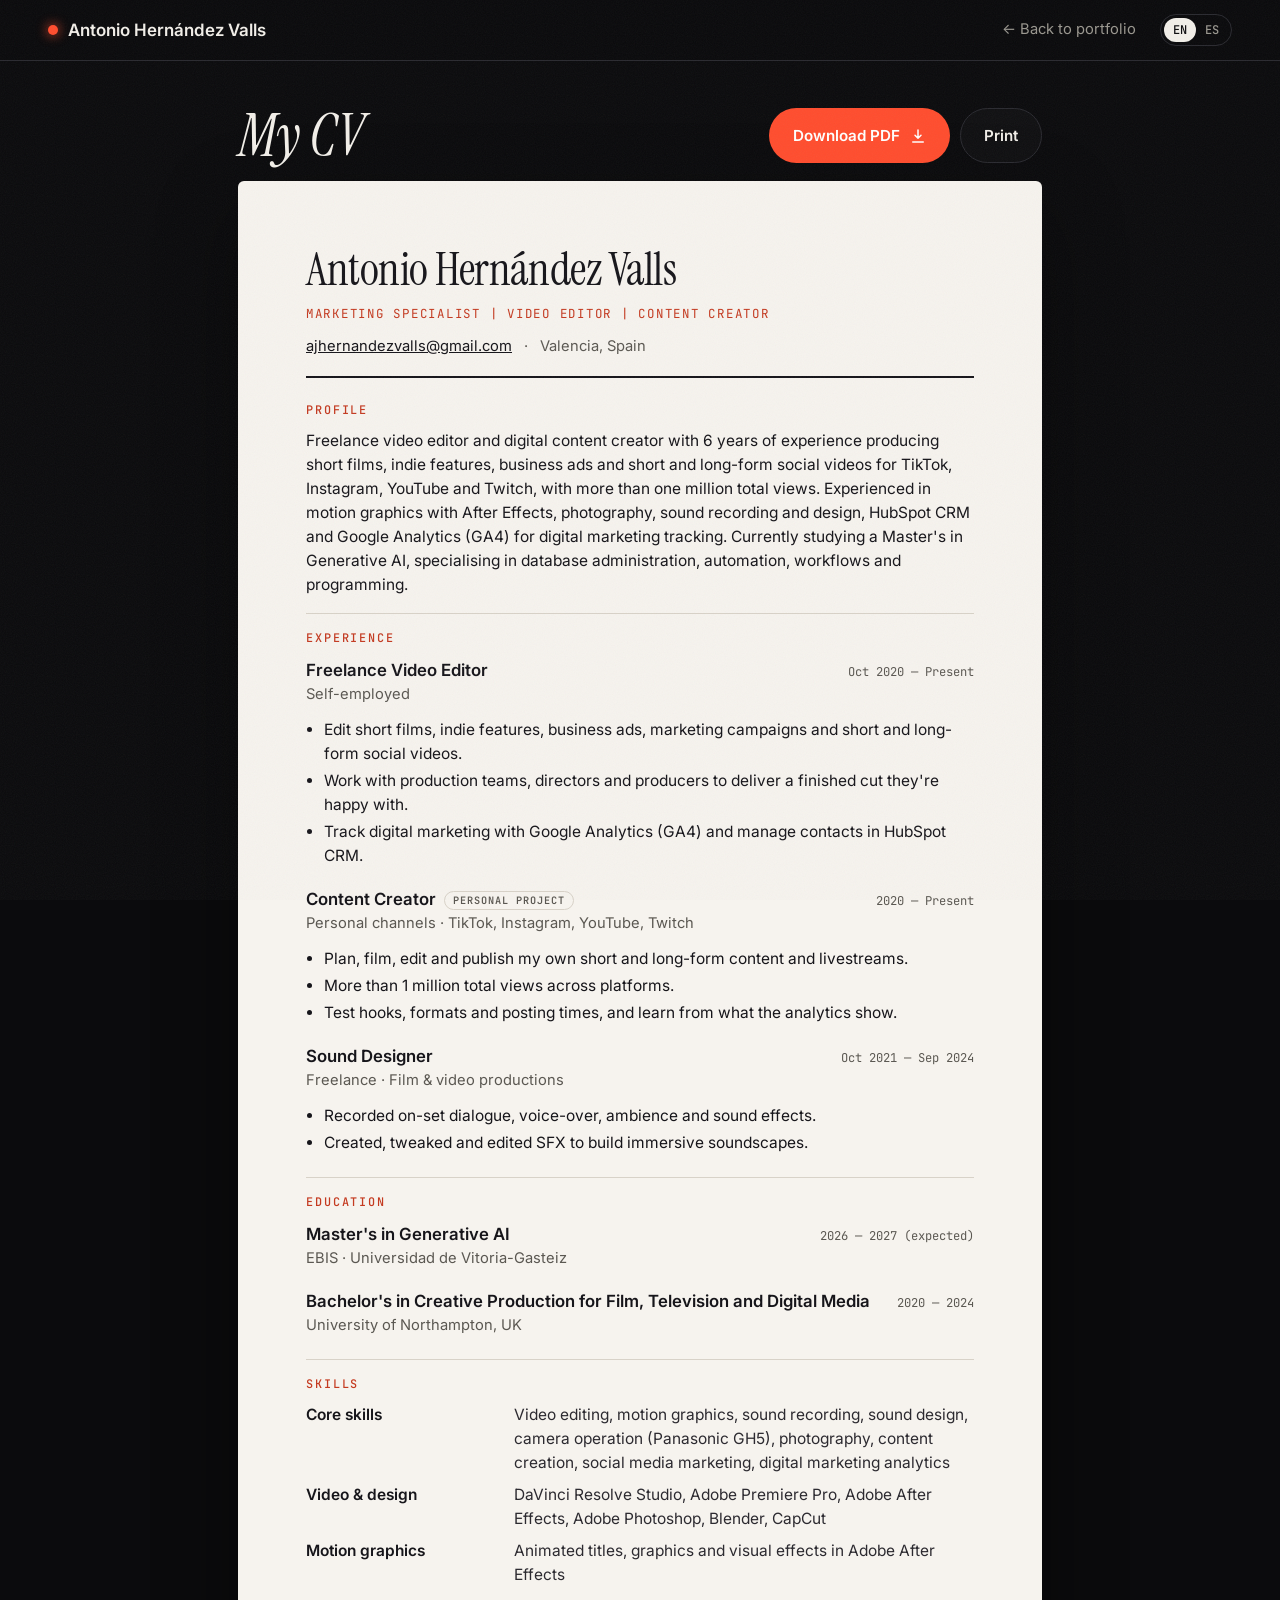
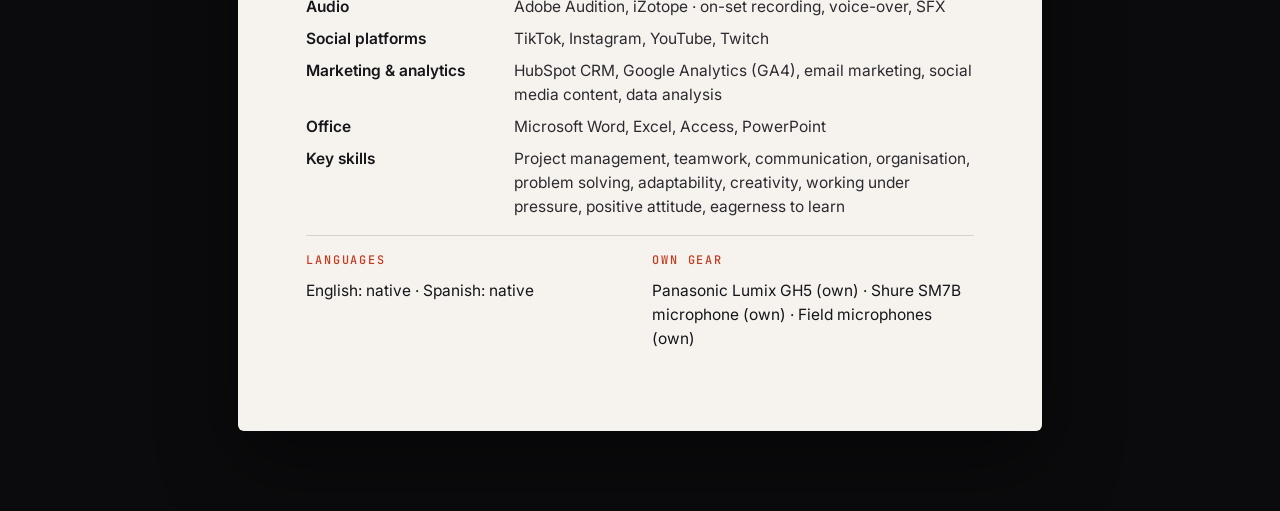
==== cv.html @ 94693af0 "Portfolio site: bilingual EN/ES marketing and video portfolio Static site (no build step): home page" ====
<!doctype html>
<html lang="en">
<head>
  <meta charset="utf-8">
  <meta name="viewport" content="width=device-width, initial-scale=1">
  <title>CV · Antonio Hernández Valls</title>
  <meta name="description" content="CV of Antonio Hernández Valls, marketing specialist and video editor.">
  <link rel="preconnect" href="https://fonts.googleapis.com">
  <link rel="preconnect" href="https://fonts.gstatic.com" crossorigin>
  <link href="https://fonts.googleapis.com/css2?family=Instrument+Serif:ital@0;1&family=Inter:wght@400;500;600;700&family=JetBrains+Mono:wght@400;500&display=swap" rel="stylesheet">
  <link rel="stylesheet" href="css/style.css?v=27">
  <link rel="stylesheet" href="css/cv.css?v=27">
  <link rel="icon" href="data:image/svg+xml,<svg xmlns='http://www.w3.org/2000/svg' viewBox='0 0 32 32'><rect width='32' height='32' rx='6' fill='%230b0b0d'/><circle cx='16' cy='16' r='6' fill='%23ff4d2e'/></svg>">
</head>
<body class="cv-body">
  <header class="nav is-scrolled">
    <div class="nav__inner">
      <a href="index.html" class="brand" id="homeLink">
        <span class="brand__dot" aria-hidden="true"></span>
        <span class="brand__name">Antonio Hernández Valls</span>
      </a>
      <a class="cv-back" id="backLink" href="index.html" data-i18n="cv.back">← Back to portfolio</a>
      <div class="lang" role="group" aria-label="Language">
        <button type="button" data-lang="en" aria-pressed="true">EN</button>
        <button type="button" data-lang="es" aria-pressed="false">ES</button>
      </div>
    </div>
  </header>

  <main class="cv-wrap">
    <div class="cv-actions">
      <h1 class="cv-page-title" data-i18n="cv.title">My CV</h1>
      <div class="cv-actions__btns">
        <a class="btn btn--primary" id="cvDownload" href="#" download>
          <span data-i18n="cv.download">Download PDF</span>
          <svg viewBox="0 0 24 24" aria-hidden="true"><path d="M12 4v11m0 0l-4-4m4 4l4-4M5 20h14" fill="none" stroke="currentColor" stroke-width="2" stroke-linecap="round" stroke-linejoin="round"/></svg>
        </a>
        <button class="btn btn--ghost" type="button" id="cvPrint" data-i18n="cv.print">Print</button>
      </div>
    </div>
    <p class="cv-note mono" id="cvNote" data-i18n="cv.pdfNote" hidden>The PDF is in Spanish. An English version is coming soon.</p>

    <article class="sheet" id="sheet" aria-label="CV">
      <header class="sheet__head">
        <h2 class="sheet__name">Antonio Hernández Valls</h2>
        <p class="sheet__role" id="cvRole"></p>
        <p class="sheet__contact"><a id="cvEmail" href="#"></a><span aria-hidden="true">·</span><span id="cvLocation"></span><span id="cvLinks"></span></p>
      </header>

      <section class="sheet__sec">
        <h3 data-i18n="cv.summary">Profile</h3>
        <p id="cvSummary"></p>
      </section>

      <section class="sheet__sec">
        <h3 data-i18n="cv.experience">Experience</h3>
        <div id="cvExperience"></div>
      </section>

      <section class="sheet__sec">
        <h3 data-i18n="cv.education">Education</h3>
        <div id="cvEducation"></div>
      </section>

      <section class="sheet__sec">
        <h3 data-i18n="cv.skills">Skills</h3>
        <dl class="sheet__skills" id="cvSkills"></dl>
      </section>

      <section class="sheet__sec sheet__sec--split">
        <div>
          <h3 data-i18n="cv.languages">Languages</h3>
          <p id="cvLanguages"></p>
        </div>
        <div>
          <h3 data-i18n="cv.gear">Own gear</h3>
          <p id="cvGear"></p>
        </div>
      </section>
    </article>
  </main>

  <script src="js/config.js?v=27"></script>
  <script src="js/i18n.js?v=27"></script>
  <script src="js/cv.js?v=27"></script>
</body>
</html>
---- css/style.css ----
/* ==========================================================================
   Cinematic dark portfolio
   ========================================================================== */
:root {
  --bg: #0b0b0d;
  --bg-2: #131316;
  --bg-3: #1b1b1f;
  --line: #2a2a30;
  --text: #f2efe9;
  --muted: #9a978f;
  --accent: #ff4d2e;      /* REC red */
  --accent-2: #ffb547;    /* tungsten */
  --radius: 14px;
  --gutter: clamp(16px, 4vw, 48px);
  --max: 1280px;
  --serif: "Instrument Serif", Georgia, serif;
  --sans: "Inter", system-ui, -apple-system, Segoe UI, sans-serif;
  --mono: "JetBrains Mono", ui-monospace, Consolas, monospace;
  color-scheme: dark;
}

*, *::before, *::after { box-sizing: border-box; }
html { scroll-behavior: smooth; scroll-padding-top: 80px; }
body {
  margin: 0;
  background: var(--bg);
  color: var(--text);
  font: 400 17px/1.6 var(--sans);
  -webkit-font-smoothing: antialiased;
  overflow-x: hidden;
}
/* film grain */
body::after {
  content: ""; position: fixed; inset: 0; pointer-events: none; z-index: 100; opacity: .05;
  background-image: url("data:image/svg+xml,%3Csvg xmlns='http://www.w3.org/2000/svg' width='160' height='160'%3E%3Cfilter id='n'%3E%3CfeTurbulence type='fractalNoise' baseFrequency='.9' numOctaves='3' stitchTiles='stitch'/%3E%3C/filter%3E%3Crect width='100%25' height='100%25' filter='url(%23n)'/%3E%3C/svg%3E");
}
img, video { max-width: 100%; display: block; }
a { color: inherit; }
button { font: inherit; color: inherit; cursor: pointer; }
h1, h2, h3, h4 { margin: 0; font-weight: 600; line-height: 1.1; letter-spacing: -.02em; }
p { margin: 0 0 1em; }
::selection { background: var(--accent); color: #fff; }
:focus-visible { outline: 2px solid var(--accent-2); outline-offset: 3px; border-radius: 4px; }

.mono { font-family: var(--mono); font-size: .78rem; letter-spacing: .04em; }
.label { color: var(--muted); text-transform: uppercase; font-family: var(--mono); font-size: .72rem; letter-spacing: .12em; }
.sr { position: absolute; width: 1px; height: 1px; overflow: hidden; clip: rect(0 0 0 0); }
.skip { position: absolute; left: -999px; top: 8px; z-index: 200; background: var(--accent); color: #fff; padding: 8px 14px; border-radius: 8px; }
.skip:focus { left: 8px; }
.line--serif { font-family: var(--serif); font-style: italic; font-weight: 400; letter-spacing: -.01em; }

/* ---------- buttons ---------- */
.btn {
  display: inline-flex; align-items: center; gap: .6em;
  padding: .95em 1.5em; border-radius: 999px; border: 1px solid transparent;
  font-weight: 600; font-size: .95rem; text-decoration: none;
  transition: transform .2s, background .2s, border-color .2s, color .2s;
}
.btn svg { width: 18px; height: 18px; fill: currentColor; }
.btn--primary { background: var(--accent); color: #fff; }
.btn--primary:hover { background: #ff6a4f; transform: translateY(-2px); }
.btn--ghost { border-color: var(--line); background: rgba(255,255,255,.02); }
.btn--ghost:hover { border-color: var(--text); transform: translateY(-2px); }
.btn[hidden], button.btn[hidden] { display: none; }

/* ---------- nav ---------- */
.nav {
  position: fixed; inset: 0 0 auto; z-index: 50;
  transition: background .3s, border-color .3s, backdrop-filter .3s;
  border-bottom: 1px solid transparent;
}
.nav.is-scrolled, .nav.is-open {
  background: rgba(11,11,13,.78); backdrop-filter: blur(14px); -webkit-backdrop-filter: blur(14px);
  border-bottom-color: var(--line);
}
.nav__inner {
  max-width: var(--max); margin: 0 auto; padding: 14px var(--gutter);
  display: flex; align-items: center; gap: 24px;
}
.brand { display: flex; align-items: center; gap: 10px; text-decoration: none; font-weight: 600; margin-right: auto; white-space: nowrap; }
.brand__dot { width: 10px; height: 10px; border-radius: 50%; background: var(--accent); box-shadow: 0 0 12px var(--accent); }
.nav__links { display: flex; align-items: center; gap: 28px; }
.nav__links a { text-decoration: none; color: var(--muted); font-size: .92rem; transition: color .2s; }
.nav__links a:hover { color: var(--text); }
.nav__links .nav__cta { color: var(--text); border: 1px solid var(--line); padding: .5em 1.1em; border-radius: 999px; }
.nav__links .nav__cta:hover { border-color: var(--accent); }
.lang { display: flex; border: 1px solid var(--line); border-radius: 999px; padding: 3px; }
.lang button {
  background: none; border: 0; padding: .35em .75em; border-radius: 999px;
  font: 500 .75rem var(--mono); color: var(--muted); transition: background .2s, color .2s;
}
.lang button[aria-pressed="true"] { background: var(--text); color: var(--bg); }
.nav__toggle { display: none; background: none; border: 0; width: 40px; height: 40px; position: relative; }
.nav__toggle span:not(.sr) { position: absolute; left: 10px; right: 10px; height: 2px; background: var(--text); transition: transform .3s; }
.nav__toggle span:nth-child(1) { top: 15px; }
.nav__toggle span:nth-child(2) { top: 23px; }
.nav.is-open .nav__toggle span:nth-child(1) { transform: translateY(4px) rotate(45deg); }
.nav.is-open .nav__toggle span:nth-child(2) { transform: translateY(-4px) rotate(-45deg); }

/* ---------- hero ---------- */
.hero { min-height: 100svh; padding: 88px var(--gutter) 28px; display: flex; flex-direction: column; max-width: var(--max); margin: 0 auto; }
.hero__frame {
  position: relative; flex: 1; display: flex; align-items: flex-end;
  border-radius: 22px; overflow: hidden; padding: clamp(28px, 6vw, 72px);
  background:
    radial-gradient(120% 90% at 85% 10%, rgba(255,77,46,.22), transparent 55%),
    radial-gradient(90% 70% at 10% 100%, rgba(255,181,71,.12), transparent 60%),
    linear-gradient(180deg, #15151a, #0d0d10);
  border: 1px solid var(--line);
  min-height: 560px;
}
/* letterbox lines */
.hero__frame::before {
  content: ""; position: absolute; inset: 0; pointer-events: none;
  background: repeating-linear-gradient(0deg, rgba(255,255,255,.018) 0 1px, transparent 1px 3px);
}
.hud { position: absolute; font-family: var(--mono); font-size: .72rem; letter-spacing: .12em; color: rgba(242,239,233,.7); display: flex; align-items: center; gap: 8px; }
.hud--tl { top: 24px; left: 28px; }
.hud--tr { top: 24px; right: 28px; font-variant-numeric: tabular-nums; }
.hud--bl { bottom: 24px; left: 28px; display: none; }
.hud--br { bottom: 24px; right: 28px; }
.rec { width: 9px; height: 9px; border-radius: 50%; background: var(--accent); animation: blink 1.2s steps(2, start) infinite; display: inline-block; }
@keyframes blink { to { visibility: hidden; } }
.corner { position: absolute; width: 22px; height: 22px; border-color: rgba(242,239,233,.45); border-style: solid; border-width: 0; }
.c1 { top: 56px; left: 28px; border-top-width: 1.5px; border-left-width: 1.5px; }
.c2 { top: 56px; right: 28px; border-top-width: 1.5px; border-right-width: 1.5px; }
.c3 { bottom: 56px; left: 28px; border-bottom-width: 1.5px; border-left-width: 1.5px; }
.c4 { bottom: 56px; right: 28px; border-bottom-width: 1.5px; border-right-width: 1.5px; }

.hero__bg { position: absolute; inset: 0; width: 100%; height: 100%; object-fit: cover; opacity: 0; transition: opacity 1.2s; }
.hero__bg.is-on { opacity: .42; }
.hero__frame::after {
  content: ""; position: absolute; inset: 0; pointer-events: none;
  background: linear-gradient(90deg, rgba(11,11,13,.85) 0%, rgba(11,11,13,.45) 60%, rgba(11,11,13,.25)), linear-gradient(0deg, rgba(11,11,13,.7), transparent 50%);
}
.hud, .corner { z-index: 2; }
.hero__content { z-index: 2; }
.hero__content { position: relative; max-width: 980px; padding-bottom: 24px; }
.eyebrow { font-family: var(--mono); font-size: .78rem; letter-spacing: .14em; text-transform: uppercase; color: var(--accent-2); margin-bottom: 22px; }
.hero__title { font-size: clamp(2.6rem, 8vw, 7.2rem); line-height: .98; letter-spacing: -.04em; font-weight: 600; margin-bottom: 28px; }
.hero__title .line { display: block; }
.hero__title .line--serif { color: var(--accent); font-size: 1.08em; }
.hero__lead { font-size: clamp(1.05rem, 1.6vw, 1.25rem); color: #cfccc5; max-width: 560px; margin-bottom: 34px; }
.hero__actions { display: flex; flex-wrap: wrap; gap: 12px; }
.hero__meta { display: grid; grid-template-columns: repeat(2, 1fr); gap: 16px; padding: 22px 4px 0; }
.hero__meta > div { display: flex; flex-direction: column; gap: 4px; }
.status { display: inline-flex; align-items: center; gap: 8px; }
.status i { width: 8px; height: 8px; border-radius: 50%; background: #4ade80; box-shadow: 0 0 10px #4ade80; }

/* ---------- stats ---------- */
.stats {
  max-width: var(--max); margin: 40px auto 0; padding: 0 var(--gutter);
  display: grid; grid-template-columns: repeat(4, 1fr); gap: 1px;
}
.stat { padding: 28px 24px; border-left: 1px solid var(--line); display: flex; flex-direction: column; gap: 6px; }
.stat:first-child { border-left: 0; padding-left: 4px; }
.stat__n { font-family: var(--serif); font-size: clamp(2.6rem, 5vw, 4rem); line-height: 1; color: var(--text); }
.stat__l { color: var(--muted); font-size: .92rem; }

/* ---------- marquee ---------- */
.marquee { margin-top: 56px; border-block: 1px solid var(--line); overflow: hidden; padding: 18px 0; background: var(--bg-2); }
.marquee__track { display: flex; width: max-content; animation: scroll 40s linear infinite; }
.marquee__track span, .marquee__track .dup { display: flex; align-items: center; white-space: nowrap; }
.marquee__track span { font-family: var(--serif); font-style: italic; font-size: 1.6rem; padding: 0 22px; }
.marquee__track .dup { padding: 0; }
.marquee__track .dup span { padding: 0 22px; }
.marquee__track i { color: var(--accent); font-style: normal; font-size: .9rem; }
@keyframes scroll { to { transform: translateX(-50%); } }

/* ---------- sections ---------- */
.section { max-width: var(--max); margin: 0 auto; padding: clamp(80px, 12vw, 140px) var(--gutter) 0; }
.section__head { display: flex; align-items: baseline; gap: 18px; margin-bottom: clamp(36px, 6vw, 64px); }
.section__head h2 { font-size: clamp(2.2rem, 5.5vw, 4.4rem); letter-spacing: -.035em; }

/* about */
.about__grid { display: grid; grid-template-columns: 5fr 7fr; gap: clamp(32px, 6vw, 80px); align-items: start; }
.about__photo { margin: 0; aspect-ratio: 4 / 5; border-radius: var(--radius); overflow: hidden; border: 1px solid var(--line); position: sticky; top: 100px; }
.about__photo img { width: 100%; height: 100%; object-fit: cover; }
.photo-ph {
  width: 100%; height: 100%; display: grid; place-items: center; color: var(--muted);
  background:
    repeating-linear-gradient(45deg, transparent 0 14px, rgba(255,255,255,.025) 14px 15px),
    radial-gradient(circle at 50% 38%, #26262c 0 22%, transparent 23%),
    radial-gradient(ellipse at 50% 95%, #26262c 0 38%, transparent 39%),
    var(--bg-2);
}
.big { font-size: clamp(1.5rem, 2.8vw, 2.2rem); line-height: 1.25; letter-spacing: -.02em; margin-bottom: 1.2em; }
.big em { font-family: var(--serif); color: var(--accent-2); font-size: 1.1em; }
.about__text > p:not(.big) { color: #cfccc5; max-width: 62ch; }
.facts { list-style: none; margin: 36px 0 0; padding: 0; border-top: 1px solid var(--line); }
.facts li { display: grid; grid-template-columns: 160px 1fr; gap: 16px; padding: 16px 0; border-bottom: 1px solid var(--line); }

/* services */
.tracks { display: grid; grid-template-columns: 1fr auto 1fr; gap: 0; align-items: stretch; }
.track { background: var(--bg-2); border: 1px solid var(--line); border-radius: var(--radius); padding: clamp(24px, 4vw, 44px); }
.track__head { margin-bottom: 28px; }
.track__head h3 { font-size: clamp(1.8rem, 3.2vw, 2.6rem); margin-top: 10px; }
.track:last-child .track__head h3 { font-family: var(--serif); font-style: italic; font-weight: 400; color: var(--accent); }
.track__join { display: grid; place-items: center; padding: 0 14px; }
.track__join span { width: 48px; height: 48px; border-radius: 50%; display: grid; place-items: center; background: var(--accent); color: #fff; font-size: 1.5rem; font-weight: 600; }
.svc { list-style: none; padding: 0; margin: 0; }
.svc li { padding: 20px 0; border-top: 1px solid var(--line); }
.svc h4 { font-size: 1.12rem; margin-bottom: 6px; }
.svc p { color: var(--muted); margin: 0; font-size: .96rem; }

/* work */
.filters { display: flex; flex-wrap: wrap; gap: 8px; margin: -24px 0 36px; }
.filters button {
  background: none; border: 1px solid var(--line); border-radius: 999px; padding: .5em 1.1em;
  font: 500 .8rem var(--mono); color: var(--muted); transition: all .2s;
}
.filters button:hover { color: var(--text); border-color: var(--muted); }
.filters button[aria-selected="true"] { background: var(--text); color: var(--bg); border-color: var(--text); }
.grid { display: grid; grid-template-columns: repeat(12, 1fr); gap: 20px; grid-auto-flow: dense; }
.card { grid-column: span 6; }
.card--short { grid-column: span 3; }
.card--campaign { grid-column: span 6; }
.card--sound, .card--motion { grid-column: span 6; }
.card--featured { grid-column: span 12; }
.card--featured .card__media { aspect-ratio: 21 / 9; }
.card--featured .card__body h3 { font-size: clamp(1.6rem, 3vw, 2.4rem); }
.card__badge { position: absolute; bottom: 14px; left: 16px; z-index: 1; font-size: .68rem; text-transform: uppercase; letter-spacing: .12em; background: var(--accent); color: #fff; padding: 5px 12px; border-radius: 999px; }
.card__media--sound { background: #0d0d10; }
.card__media--sound img { object-fit: contain; padding: 12% 6%; }
.card__media {
  position: relative; display: block; width: 100%; padding: 0; border: 1px solid var(--line);
  border-radius: var(--radius); overflow: hidden; background: var(--bg-3); aspect-ratio: 16 / 9;
}
.card--short .card__media { aspect-ratio: 9 / 16; }
.card__media img, .card__media .ph, .card__media video { position: absolute; inset: 0; width: 100%; height: 100%; object-fit: cover; transition: transform .6s cubic-bezier(.2,.7,.2,1); }
.card__media:hover img, .card__media:hover .ph, .card__media:hover video { transform: scale(1.04); }
.ph--0 { background: radial-gradient(circle at 30% 30%, rgba(255,77,46,.45), transparent 60%), linear-gradient(135deg, #1f1a1a, #0f0f12); }
.ph--1 { background: radial-gradient(circle at 70% 25%, rgba(255,181,71,.4), transparent 55%), linear-gradient(160deg, #1e1b16, #0e0e10); }
.ph--2 { background: radial-gradient(circle at 50% 80%, rgba(120,140,255,.32), transparent 60%), linear-gradient(200deg, #16161f, #0d0d10); }
.ph--3 { background: radial-gradient(circle at 20% 75%, rgba(74,222,128,.25), transparent 55%), linear-gradient(120deg, #141a17, #0d0d10); }
.card__media::after { content: ""; position: absolute; inset: 0; background: linear-gradient(180deg, rgba(0,0,0,.55), transparent 28%, transparent 70%, rgba(0,0,0,.35)); pointer-events: none; }
.card__tc, .card__type { position: absolute; z-index: 1; color: rgba(242,239,233,.8); font-size: .68rem; }
.card__tc { top: 14px; left: 16px; }
.card--short .card__tc { display: none; }
.card__type { top: 14px; right: 16px; text-transform: uppercase; letter-spacing: .12em; }
.card__soon { position: absolute; bottom: 14px; left: 16px; z-index: 1; font-size: .68rem; text-transform: uppercase; letter-spacing: .12em; background: rgba(0,0,0,.5); padding: 4px 10px; border-radius: 999px; border: 1px solid rgba(255,255,255,.15); }
.card__play {
  position: absolute; left: 50%; top: 50%; translate: -50% -50%; z-index: 1;
  width: 64px; height: 64px; border-radius: 50%; display: grid; place-items: center;
  background: rgba(255,255,255,.1); backdrop-filter: blur(8px); -webkit-backdrop-filter: blur(8px);
  border: 1px solid rgba(255,255,255,.25); transition: background .25s, transform .25s;
}
.card__play svg { width: 24px; height: 24px; fill: #fff; margin-left: 3px; }
.card__media:hover .card__play { background: var(--accent); border-color: var(--accent); transform: scale(1.08); }
.card__body { padding: 16px 4px 0; }
.card__body h3 { font-size: 1.15rem; margin-bottom: 4px; }
.card__meta { color: var(--muted); margin: 0; }
.empty { grid-column: 1 / -1; color: var(--muted); }

/* process */
.steps { list-style: none; padding: 0; margin: 0; display: grid; grid-template-columns: repeat(4, 1fr); border-top: 1px solid var(--line); }
.steps li { padding: 28px 24px 0 0; position: relative; }
.steps li::before { content: ""; position: absolute; top: -5px; left: 0; width: 9px; height: 9px; border-radius: 50%; background: var(--accent); }
.step__n { color: var(--accent); display: block; margin-bottom: 18px; }
.steps h3 { font-size: 1.5rem; margin-bottom: 10px; }
.steps p { color: var(--muted); font-size: .96rem; }

/* experience */
.exp__grid { display: grid; grid-template-columns: 7fr 5fr; gap: clamp(32px, 6vw, 80px); align-items: start; }
.timeline { list-style: none; margin: 0; padding: 0; }
.timeline > li { padding: 0 0 40px 28px; border-left: 1px solid var(--line); position: relative; }
.timeline > li::before { content: ""; position: absolute; left: -5px; top: 4px; width: 9px; height: 9px; border-radius: 50%; background: var(--bg); border: 2px solid var(--accent); }
.timeline > li:last-child { padding-bottom: 0; }
.timeline h3 { font-size: 1.45rem; margin: 10px 0 4px; display: flex; flex-wrap: wrap; align-items: center; gap: 10px; }
.timeline .org { color: var(--accent-2); margin-bottom: 14px; font-size: .95rem; }
.timeline ul { margin: 0; padding-left: 18px; color: #cfccc5; }
.timeline ul li { margin-bottom: 6px; }
.timeline ul li::marker { color: var(--muted); }
.tag { font-size: .66rem; text-transform: uppercase; letter-spacing: .1em; color: var(--muted); border: 1px solid var(--line); padding: 3px 8px; border-radius: 999px; font-weight: 400; }
.toolbox { background: var(--bg-2); border: 1px solid var(--line); border-radius: var(--radius); padding: clamp(24px, 3vw, 36px); position: sticky; top: 100px; }
.toolbox h3 { margin-bottom: 16px; }
.toolbox h3:not(:first-child) { margin-top: 32px; }
.chips { display: flex; flex-wrap: wrap; gap: 8px; }
.chip { font-size: .85rem; padding: .4em .85em; border-radius: 999px; background: var(--bg-3); border: 1px solid var(--line); }
.chip--gear { border-color: rgba(255,77,46,.45); color: var(--text); }
.edu { list-style: none; margin: 0; padding: 0; }
.edu li { display: flex; flex-direction: column; gap: 2px; padding: 14px 0; border-top: 1px solid var(--line); }
.edu li span:not(.mono) { color: var(--muted); font-size: .92rem; }
.edu .mono { color: var(--accent-2); }

/* contact */
.contact { max-width: var(--max); margin: clamp(100px, 14vw, 180px) auto 0; padding: 0 var(--gutter); text-align: center; }
.contact__title { font-size: clamp(2.6rem, 8vw, 6.8rem); letter-spacing: -.04em; line-height: 1; margin: 18px 0 40px; }
.contact__title span { display: block; }
.contact__title .line--serif { color: var(--accent); }
.contact__mail {
  display: inline-flex; align-items: center; gap: 12px; font-size: clamp(1.1rem, 3vw, 2rem); font-weight: 500;
  text-decoration: none; border-bottom: 1px solid var(--line); padding-bottom: 6px; transition: border-color .2s, color .2s;
  overflow-wrap: anywhere;
}
.contact__mail svg { width: 1em; height: 1em; flex: none; transition: transform .2s; }
.contact__mail:hover { color: var(--accent); border-color: var(--accent); }
.contact__mail:hover svg { transform: translate(3px, -3px); }
.copy { display: block; margin: 18px auto 0; background: none; border: 0; color: var(--muted); text-decoration: underline; text-underline-offset: 4px; }
.copy:hover { color: var(--text); }
.socials { list-style: none; padding: 0; margin: 40px 0 0; display: flex; flex-wrap: wrap; justify-content: center; gap: 10px; }
.socials:empty { display: none; }
.socials a { display: inline-block; padding: .55em 1.1em; border: 1px solid var(--line); border-radius: 999px; text-decoration: none; font-size: .92rem; transition: border-color .2s; }
.socials a:hover { border-color: var(--accent); }

.footer {
  max-width: var(--max); margin: clamp(80px, 12vw, 140px) auto 0; padding: 28px var(--gutter) 40px;
  border-top: 1px solid var(--line); display: flex; flex-wrap: wrap; justify-content: space-between; gap: 12px; color: var(--muted);
}
.footer a { text-decoration: none; }
.footer a:hover { color: var(--text); }

/* modal */
.modal { border: 0; padding: 0; background: transparent; max-width: min(1100px, 94vw); width: 100%; color: var(--text); }
.modal.is-vertical { max-width: min(420px, 92vw); }
.modal::backdrop { background: rgba(5,5,7,.88); backdrop-filter: blur(6px); }
.modal__inner { position: relative; }
.modal__close {
  position: fixed; top: 16px; right: 16px; z-index: 5; width: 44px; height: 44px; border-radius: 50%;
  background: var(--bg-3); border: 1px solid var(--line); font-size: 1rem;
}
.modal__close:hover { border-color: var(--accent); }
.modal__player { aspect-ratio: 16 / 9; background: #000; border-radius: var(--radius); overflow: hidden; border: 1px solid var(--line); }
.modal.is-vertical .modal__player { aspect-ratio: 9 / 16; max-height: 78vh; margin: 0 auto; }
.modal__player iframe, .modal__player video { width: 100%; height: 100%; border: 0; }
.modal__audio { height: 100%; display: flex; flex-direction: column; justify-content: center; gap: 20px; padding: 6%; background: #0d0d10; }
.modal__audio img { width: 100%; max-height: 70%; object-fit: contain; }
.modal__audio audio { width: 100%; }
.modal__empty { height: 100%; display: flex; flex-direction: column; align-items: center; justify-content: center; gap: 16px; padding: 24px; text-align: center; color: var(--muted); }
.modal__info { padding: 18px 4px 0; }
.modal__info:empty { display: none; }
.modal__info h3 { font-size: 1.4rem; margin-bottom: 4px; }
.modal__info .mono { color: var(--accent-2); }
.modal__info p:last-child { color: #cfccc5; }

/* reveal */
.reveal { opacity: 0; transform: translateY(24px); transition: opacity .8s cubic-bezier(.2,.7,.2,1), transform .8s cubic-bezier(.2,.7,.2,1); }
.reveal.is-in { opacity: 1; transform: none; }
.hero__content > * { animation: rise .9s cubic-bezier(.2,.7,.2,1) both; }
.hero__content > *:nth-child(2) { animation-delay: .1s; }
.hero__content > *:nth-child(3) { animation-delay: .2s; }
.hero__content > *:nth-child(4) { animation-delay: .3s; }
@keyframes rise { from { opacity: 0; transform: translateY(28px); } }

@media (prefers-reduced-motion: reduce) {
  *, *::before, *::after { animation: none !important; transition: none !important; scroll-behavior: auto !important; }
  .reveal { opacity: 1; transform: none; }
}

/* ---------- responsive ---------- */
@media (min-width: 900px) { .hud--bl { display: flex; } }
@media (max-width: 1000px) {
  .card--short { grid-column: span 6; }
  .card, .card--campaign, .card--sound, .card--motion { grid-column: span 12; }
  .card--featured .card__media { aspect-ratio: 16 / 9; }
  .steps { grid-template-columns: repeat(2, 1fr); row-gap: 40px; }
  .stats { grid-template-columns: repeat(2, 1fr); }
  .stat:nth-child(3) { border-left: 0; padding-left: 4px; }
  .stat { border-top: 1px solid var(--line); }
  .stat:nth-child(-n+2) { border-top: 0; }
}
@media (max-width: 860px) {
  .nav__toggle { display: block; }
  .nav__links {
    position: absolute; top: 100%; left: 0; right: 0; flex-direction: column; align-items: flex-start; gap: 0;
    background: rgba(11,11,13,.96); border-bottom: 1px solid var(--line); padding: 8px var(--gutter) 20px;
    display: none;
  }
  .nav.is-open .nav__links { display: flex; }
  .nav__links a { padding: 12px 0; font-size: 1.1rem; width: 100%; }
  .nav__links .nav__cta { border: 0; padding: 12px 0; color: var(--accent); }
  .about__grid, .exp__grid { grid-template-columns: 1fr; }
  .about__photo { position: static; max-width: 420px; }
  .toolbox { position: static; }
  .tracks { grid-template-columns: 1fr; }
  .track__join { padding: 14px 0; }
  .facts li { grid-template-columns: 1fr; gap: 4px; }
}
@media (max-width: 600px) {
  body { font-size: 16px; }
  .hero { padding-top: 76px; }
  .hero__frame { min-height: 520px; padding: 72px 20px 28px; border-radius: 16px; }
  .hud--tl, .hud--tr { top: 18px; }
  .hud--tl { left: 18px; } .hud--tr { right: 18px; } .hud--br { display: none; }
  .corner { display: none; }
  .hero__meta { grid-template-columns: 1fr 1fr; }
  .hero__actions .btn { flex: 1 1 auto; justify-content: center; }
  .steps { grid-template-columns: 1fr; }
  .card--short { grid-column: span 6; }
  .grid { gap: 14px; }
  .brand__name { font-size: .9rem; }
}
---- css/cv.css ----
/* CV page: a light "paper" sheet on the dark site */
.cv-body { --paper: #f6f3ee; --ink: #16151a; --ink-2: #5b5852; --rule: #d8d2c8; }
.cv-back { color: var(--muted); text-decoration: none; font-size: .92rem; white-space: nowrap; }
.cv-back:hover { color: var(--text); }

.cv-wrap { max-width: 900px; margin: 0 auto; padding: 104px var(--gutter) 80px; }
.cv-actions { display: flex; flex-wrap: wrap; align-items: center; justify-content: space-between; gap: 16px; margin-bottom: 14px; }
.cv-page-title { font-family: var(--serif); font-style: italic; font-weight: 400; font-size: clamp(2.4rem, 6vw, 3.6rem); letter-spacing: -.01em; }
.cv-actions__btns { display: flex; flex-wrap: wrap; gap: 10px; }
.cv-note { color: var(--muted); margin: 0 0 18px; }

.sheet {
  background: var(--paper); color: var(--ink); border-radius: 6px;
  padding: clamp(28px, 6vw, 64px) clamp(22px, 6vw, 68px);
  box-shadow: 0 30px 80px rgba(0,0,0,.45);
  font-size: 15.5px; line-height: 1.55;
}
.sheet__head { border-bottom: 2px solid var(--ink); padding-bottom: 18px; margin-bottom: 8px; }
.sheet__name { font-family: var(--serif); font-weight: 400; font-size: clamp(2rem, 5vw, 2.9rem); letter-spacing: -.01em; line-height: 1.05; }
.sheet__role { font-family: var(--mono); text-transform: uppercase; letter-spacing: .14em; font-size: .78rem; color: #c43a20; margin: 10px 0 12px; }
.sheet__contact { display: flex; flex-wrap: wrap; gap: 6px 12px; margin: 0; color: var(--ink-2); font-size: .92rem; }
.sheet__contact a { color: var(--ink); }
#cvLinks { display: contents; }

.sheet__sec { padding: 18px 0 4px; border-bottom: 1px solid var(--rule); }
.sheet__sec:last-child { border-bottom: 0; }
.sheet__sec h3 { font-family: var(--mono); font-size: .74rem; font-weight: 500; text-transform: uppercase; letter-spacing: .16em; color: #c43a20; margin-bottom: 12px; }
.sheet__sec p { margin: 0 0 12px; }
.sheet__sec--split { display: grid; grid-template-columns: 1fr 1fr; gap: 24px; }

.job { margin-bottom: 18px; }
.job__top { display: flex; flex-wrap: wrap; justify-content: space-between; gap: 2px 16px; align-items: baseline; }
.job__role { font-weight: 600; font-size: 1.05rem; }
.job__dates { font-family: var(--mono); font-size: .76rem; color: var(--ink-2); white-space: nowrap; }
.job__org { color: var(--ink-2); font-size: .92rem; margin: 2px 0 6px; }
.job__tag { font-family: var(--mono); font-size: .64rem; text-transform: uppercase; letter-spacing: .1em; border: 1px solid var(--rule); border-radius: 999px; padding: 2px 8px; margin-left: 8px; color: var(--ink-2); vertical-align: middle; }
.job ul { margin: 0; padding-left: 18px; }
.job li { margin-bottom: 3px; }

.sheet__skills { display: grid; grid-template-columns: 190px 1fr; gap: 8px 18px; margin: 0 0 12px; }
.sheet__skills dt { font-weight: 600; }
.sheet__skills dd { margin: 0; color: #2c2a30; }

@media (max-width: 640px) {
  .cv-back { display: none; }
  .sheet { font-size: 15px; }
  .sheet__skills { grid-template-columns: 1fr; gap: 2px; }
  .sheet__skills dd { margin-bottom: 10px; }
  .sheet__sec--split { grid-template-columns: 1fr; gap: 0; }
}

/* Print: just the sheet, on white */
@media print {
  @page { size: A4; margin: 14mm; }
  body, .cv-body { background: #fff !important; }
  body::after, .nav, .cv-actions, .cv-note { display: none !important; }
  .cv-wrap { padding: 0; max-width: none; }
  .sheet { box-shadow: none; padding: 0; background: #fff; font-size: 10.5pt; }
  .job, .sheet__sec { break-inside: avoid; }
}
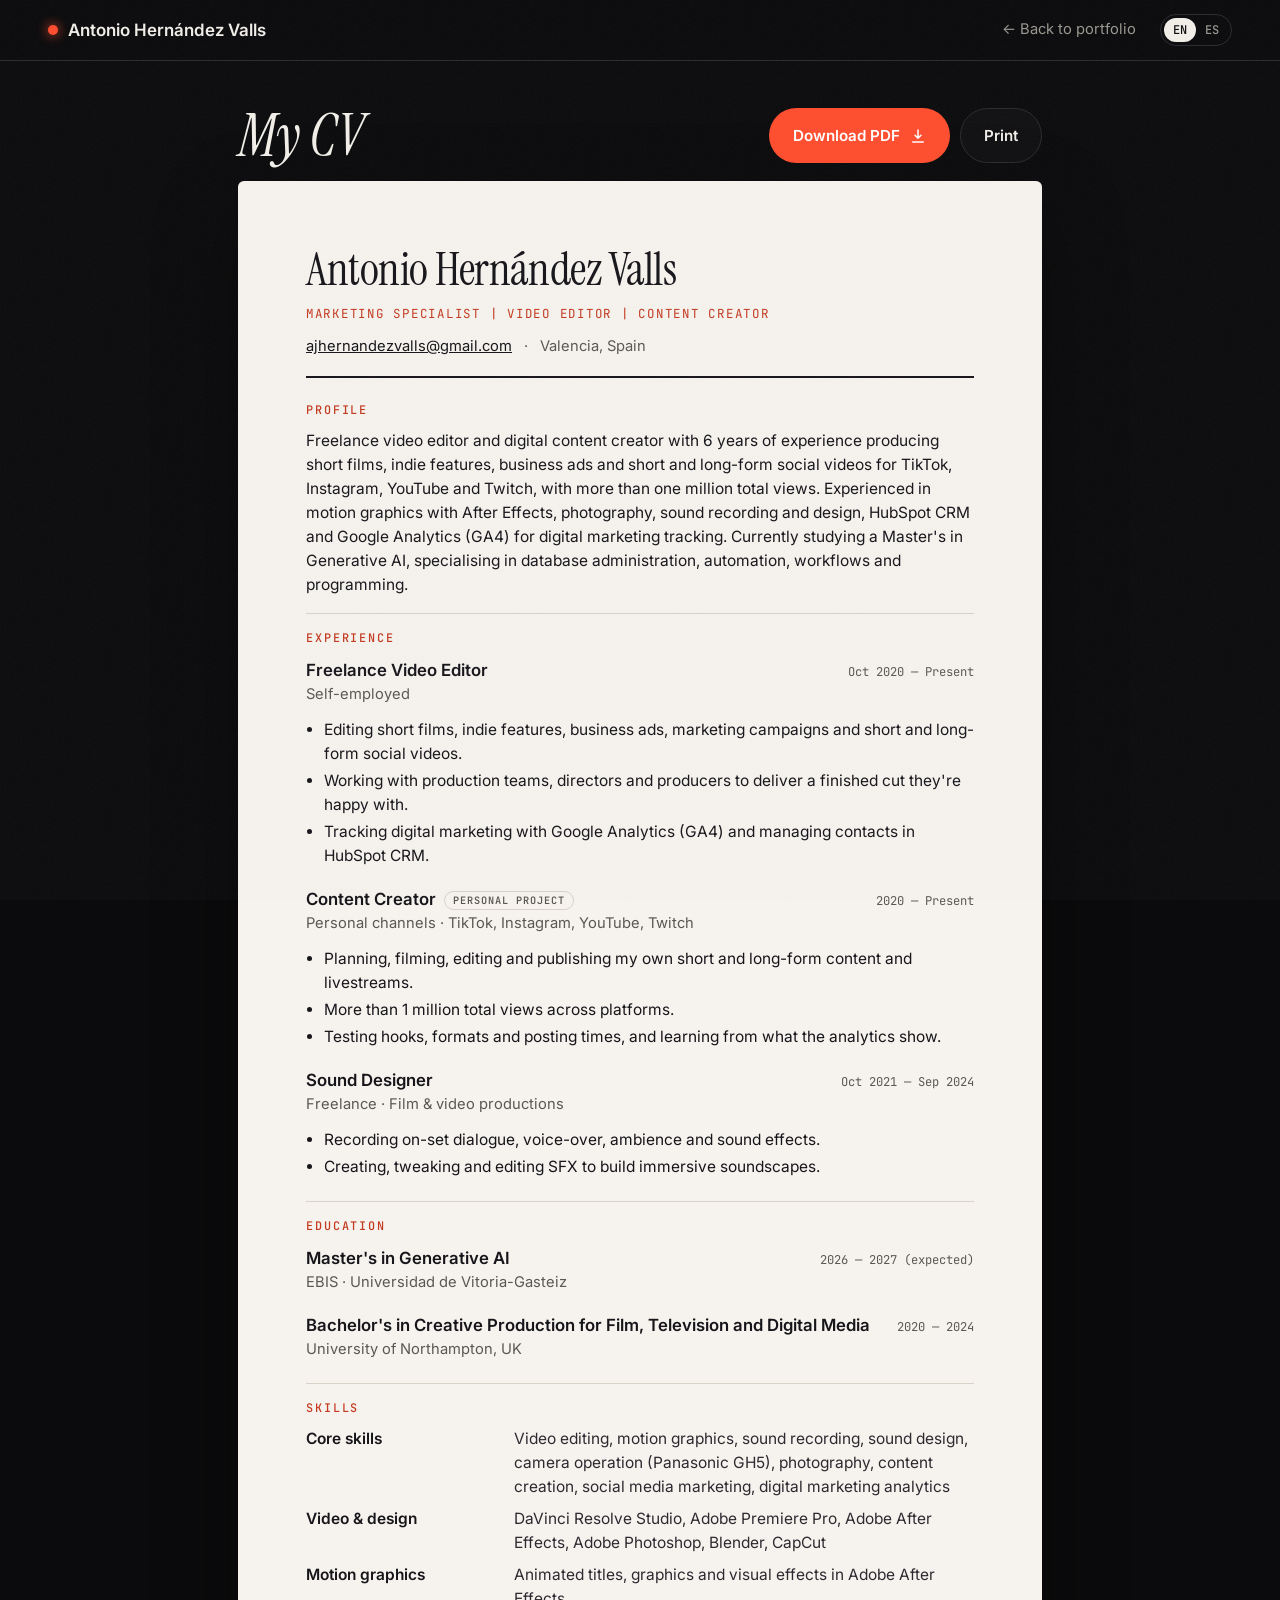
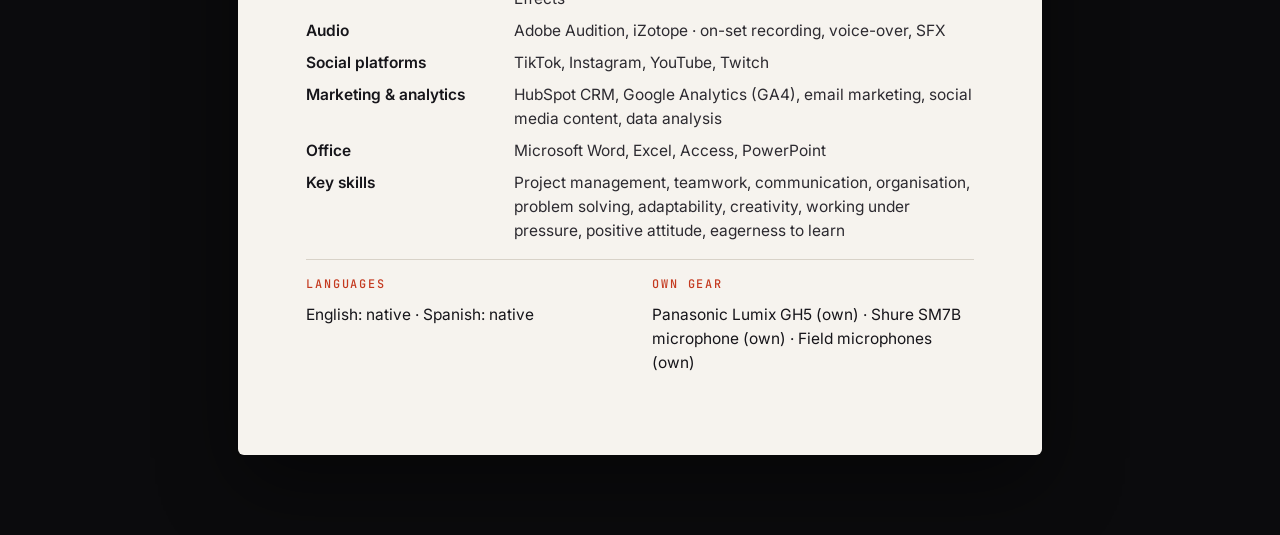
==== commit 1ec9d424: "English CV and site: -ing verb forms in experience bullets Co-Authored-By: Claude Opus 5.5 <noreply@" ====
--- a/cv.html
+++ b/cv.html
@@ -5,11 +5,18 @@
   <meta name="viewport" content="width=device-width, initial-scale=1">
   <title>CV · Antonio Hernández Valls</title>
   <meta name="description" content="CV of Antonio Hernández Valls, marketing specialist and video editor.">
+  <meta property="og:title" content="CV · Antonio Hernández Valls">
+  <meta property="og:description" content="Marketing specialist, video editor and content creator. View or download the CV in English or Spanish.">
+  <meta property="og:type" content="profile">
+  <meta property="og:url" content="https://aj-marketing.github.io/cv.html">
+  <meta property="og:image" content="https://aj-marketing.github.io/assets/img/og.jpg">
+  <meta name="twitter:card" content="summary_large_image">
+  <link rel="canonical" href="https://aj-marketing.github.io/cv.html">
   <link rel="preconnect" href="https://fonts.googleapis.com">
   <link rel="preconnect" href="https://fonts.gstatic.com" crossorigin>
   <link href="https://fonts.googleapis.com/css2?family=Instrument+Serif:ital@0;1&family=Inter:wght@400;500;600;700&family=JetBrains+Mono:wght@400;500&display=swap" rel="stylesheet">
-  <link rel="stylesheet" href="css/style.css?v=27">
-  <link rel="stylesheet" href="css/cv.css?v=27">
+  <link rel="stylesheet" href="css/style.css?v=202610110213">
+  <link rel="stylesheet" href="css/cv.css?v=202610110213">
   <link rel="icon" href="data:image/svg+xml,<svg xmlns='http://www.w3.org/2000/svg' viewBox='0 0 32 32'><rect width='32' height='32' rx='6' fill='%230b0b0d'/><circle cx='16' cy='16' r='6' fill='%23ff4d2e'/></svg>">
 </head>
 <body class="cv-body">
@@ -80,8 +87,10 @@
     </article>
   </main>
 
-  <script src="js/config.js?v=27"></script>
-  <script src="js/i18n.js?v=27"></script>
-  <script src="js/cv.js?v=27"></script>
+  <!-- Privacy-friendly analytics (GoatCounter): no cookies, no personal data. -->
+  <script data-goatcounter="https://ajmarketing.goatcounter.com/count" async src="https://gc.zgo.at/count.js"></script>
+  <script src="js/config.js?v=202610110213"></script>
+  <script src="js/i18n.js?v=202610110213"></script>
+  <script src="js/cv.js?v=202610110213"></script>
 </body>
 </html>
--- a/css/style.css
+++ b/css/style.css
@@ -80,7 +80,7 @@
 .brand { display: flex; align-items: center; gap: 10px; text-decoration: none; font-weight: 600; margin-right: auto; white-space: nowrap; }
 .brand__dot { width: 10px; height: 10px; border-radius: 50%; background: var(--accent); box-shadow: 0 0 12px var(--accent); }
 .nav__links { display: flex; align-items: center; gap: 28px; }
-.nav__links a { text-decoration: none; color: var(--muted); font-size: .92rem; transition: color .2s; }
+.nav__links a { text-decoration: none; color: var(--muted); font-size: .92rem; transition: color .2s; white-space: nowrap; }
 .nav__links a:hover { color: var(--text); }
 .nav__links .nav__cta { color: var(--text); border: 1px solid var(--line); padding: .5em 1.1em; border-radius: 999px; }
 .nav__links .nav__cta:hover { border-color: var(--accent); }
@@ -308,6 +308,7 @@
   border-top: 1px solid var(--line); display: flex; flex-wrap: wrap; justify-content: space-between; gap: 12px; color: var(--muted);
 }
 .footer a { text-decoration: none; }
+.footer__privacy { opacity: .7; }
 .footer a:hover { color: var(--text); }
 
 /* modal */
@@ -359,16 +360,28 @@
   .stat { border-top: 1px solid var(--line); }
   .stat:nth-child(-n+2) { border-top: 0; }
 }
+/* Smaller screens: no drop-down. The menu becomes an always-visible second row
+   that can be swiped sideways if it doesn't fit. */
+@media (max-width: 960px) {
+  html { scroll-padding-top: calc(var(--nav-h, 104px) + 12px); }
+  .nav {
+    background: rgba(11,11,13,.86); backdrop-filter: blur(14px); -webkit-backdrop-filter: blur(14px);
+    border-bottom-color: var(--line);
+  }
+  .nav__inner { flex-wrap: wrap; row-gap: 10px; column-gap: 16px; padding-top: 12px; padding-bottom: 10px; }
+  .nav__links {
+    order: 3; width: 100%; gap: 22px; overflow-x: auto; scrollbar-width: none;
+    -webkit-overflow-scrolling: touch; padding: 2px 0;
+    -webkit-mask-image: linear-gradient(90deg, #000 88%, transparent);
+            mask-image: linear-gradient(90deg, #000 88%, transparent);
+  }
+  .nav__links::-webkit-scrollbar { display: none; }
+  .nav__links a { font-size: .9rem; }
+  .nav__links a:last-child { margin-right: 28px; }
+  .nav__links .nav__cta { padding: .35em .95em; }
+  .hero { padding-top: calc(var(--nav-h, 104px) + 10px); }
+}
 @media (max-width: 860px) {
-  .nav__toggle { display: block; }
-  .nav__links {
-    position: absolute; top: 100%; left: 0; right: 0; flex-direction: column; align-items: flex-start; gap: 0;
-    background: rgba(11,11,13,.96); border-bottom: 1px solid var(--line); padding: 8px var(--gutter) 20px;
-    display: none;
-  }
-  .nav.is-open .nav__links { display: flex; }
-  .nav__links a { padding: 12px 0; font-size: 1.1rem; width: 100%; }
-  .nav__links .nav__cta { border: 0; padding: 12px 0; color: var(--accent); }
   .about__grid, .exp__grid { grid-template-columns: 1fr; }
   .about__photo { position: static; max-width: 420px; }
   .toolbox { position: static; }
@@ -378,7 +391,14 @@
 }
 @media (max-width: 600px) {
   body { font-size: 16px; }
-  .hero { padding-top: 76px; }
+  .hero { padding-top: calc(var(--nav-h, 104px) + 8px); }
+  /* phones: wrap the menu instead of scrolling, so every option is always visible */
+  .nav__links {
+    flex-wrap: wrap; overflow: visible; gap: 8px 16px;
+    -webkit-mask-image: none; mask-image: none;
+  }
+  .nav__links a { font-size: .84rem; }
+  .nav__links a:last-child { margin-right: 0; }
   .hero__frame { min-height: 520px; padding: 72px 20px 28px; border-radius: 16px; }
   .hud--tl, .hud--tr { top: 18px; }
   .hud--tl { left: 18px; } .hud--tr { right: 18px; } .hud--br { display: none; }
